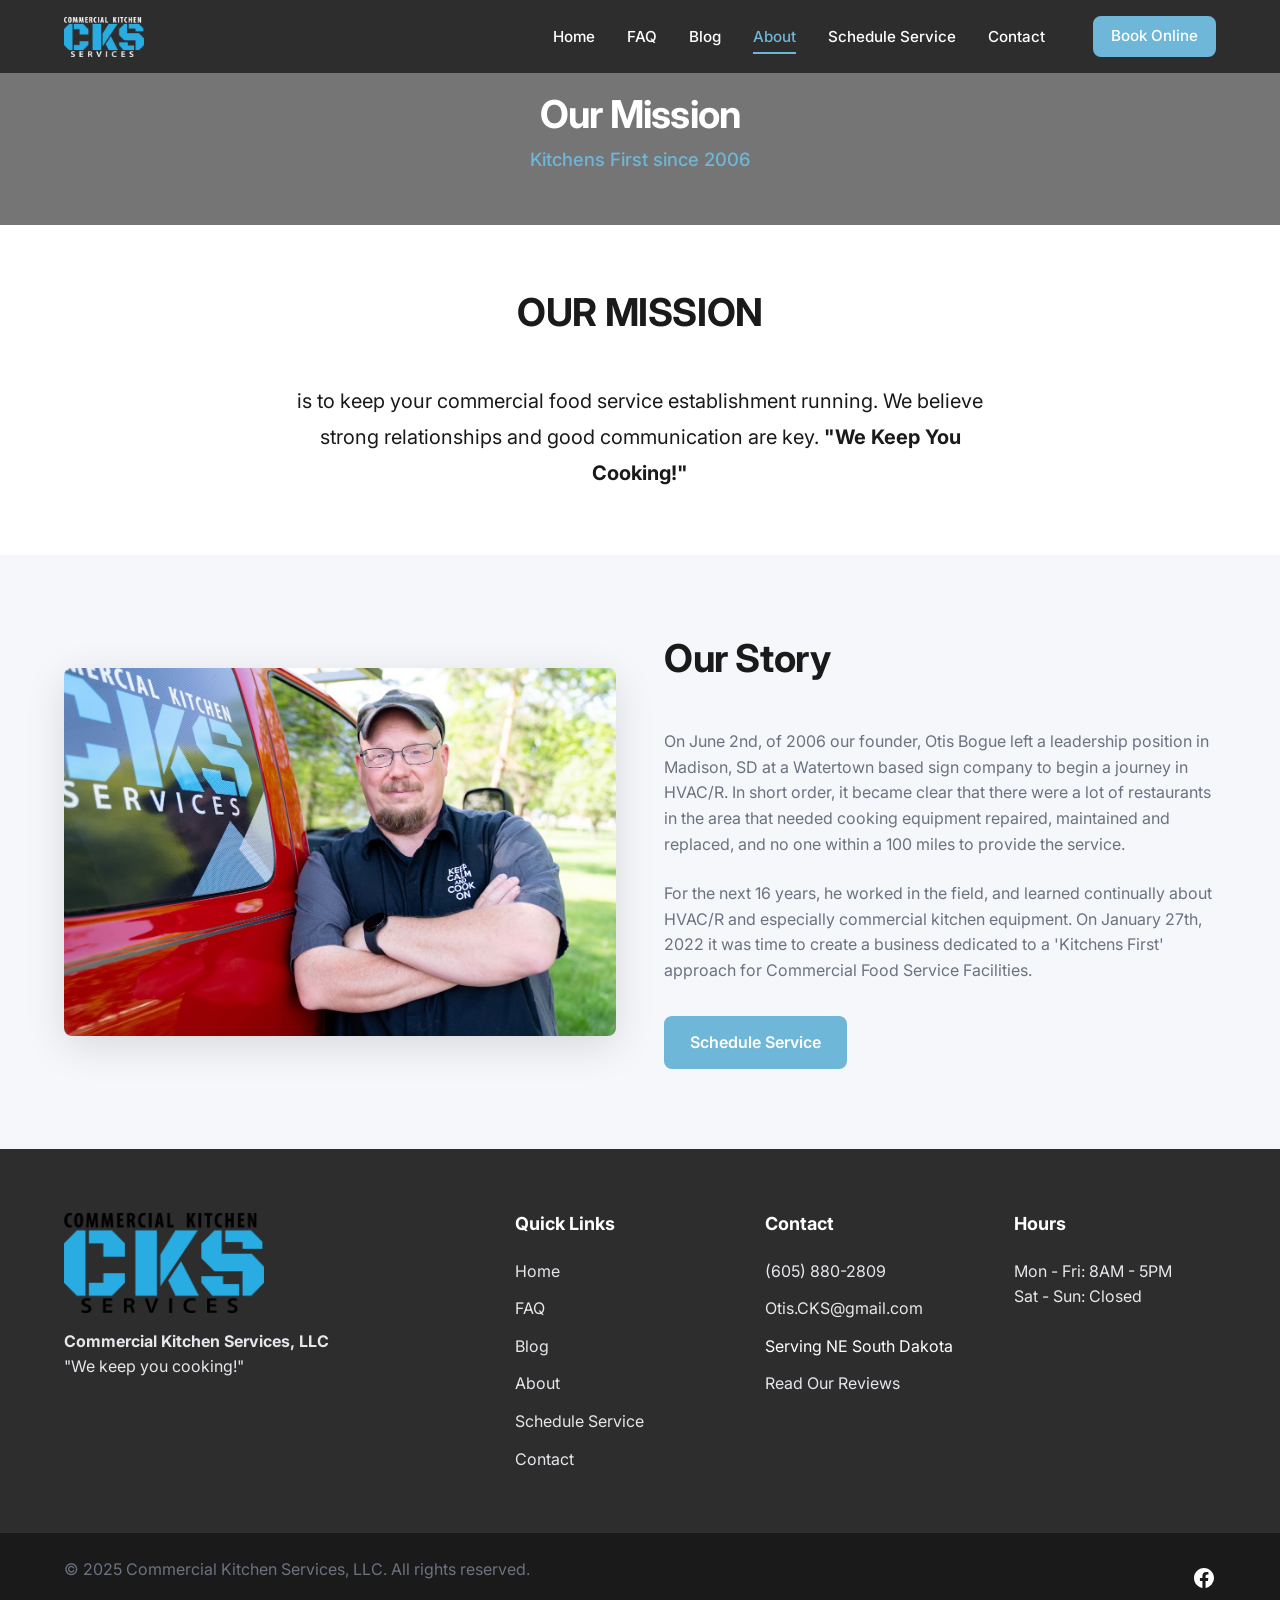
==== about.html @ 59c8cba5 "Swap logos back to original blue CKS branding" ====
<!DOCTYPE html>
<html lang="en">
<head>
    <meta charset="UTF-8">
    <meta name="viewport" content="width=device-width, initial-scale=1.0">
    <meta name="description" content="Learn about the history and mission of Commercial Kitchen Services (CKS). 'We Keep You Cooking!' with expert HVAC/R and commercial kitchen equipment repair since 2006.">
    <title>About CKS — Our Mission | Commercial Kitchen Services</title>
    <link rel="preconnect" href="https://fonts.googleapis.com">
    <link rel="preconnect" href="https://fonts.gstatic.com" crossorigin>
    <link href="https://fonts.googleapis.com/css2?family=Inter:wght@300;400;500;600;700&display=swap" rel="stylesheet">
    <link rel="stylesheet" href="css/styles.css">
</head>
<body>
    <!-- Navigation -->
  <nav class="navbar">
    <div class="container nav-container">
      <a href="index.html" class="nav-logo">
        <img src="assets/logos/Logo Blue White Text.png" alt="CKS Logo">
      </a>
      
      <button class="mobile-toggle" aria-label="Toggle Navigation">
        <span></span>
        <span></span>
        <span></span>
      </button>

      <ul class="nav-links">
        <li><a href="index.html">Home</a></li>
        <li><a href="faq.html">FAQ</a></li>
        <li><a href="blog.html">Blog</a></li>
                <li><a href="about.html" class="active">About</a></li>
        <li><a href="schedule.html">Schedule Service</a></li>
        <li><a href="contact.html">Contact</a></li>
        <li><a href="https://book.housecallpro.com/book/Commercial-Kitchen-Services-LLC/f39445179ee74306a348c25e87e86e0f" target="_blank" class="btn btn-primary" style="color: white; padding: 0.4rem 1rem; margin-left: 1rem;">Book Online</a></li>
      </ul>
    </div>
  </nav>

    <main class="page-content">
        <section class="page-hero about-hero">
            <div class="hero-overlay"></div>
            <div class="hero-content text-center">
                <h1 class="hero-title">Our Mission</h1>
                <p class="hero-subtitle">Kitchens First since 2006</p>
            </div>
        </section>

        <section class="mission-section section-padding text-center">
            <div class="container container-sm">
                <h2 class="section-title">OUR MISSION</h2>
                <p class="mission-text lead">is to keep your commercial food service establishment running. We believe strong relationships and good communication are key. <strong>"We Keep You Cooking!"</strong></p>
            </div>
        </section>

        <section class="story-section section-padding bg-light">
            <div class="container grid-2-col story-grid align-center">
                <div class="story-image-wrap reveal-left">
                    <img src="assets/page-1/Hero%20Image.jpg" alt="Otis Bogue - CKS Founder" class="story-image rounded shadow">
                </div>
                <div class="story-text-wrap reveal-right">
                    <h2 class="section-title text-left">Our Story</h2>
                    <p>On June 2nd, of 2006 our founder, Otis Bogue left a leadership position in Madison, SD at a Watertown based sign company to begin a journey in HVAC/R. In short order, it became clear that there were a lot of restaurants in the area that needed cooking equipment repaired, maintained and replaced, and no one within a 100 miles to provide the service.</p>
                    <p>For the next 16 years, he worked in the field, and learned continually about HVAC/R and especially commercial kitchen equipment. On January 27th, 2022 it was time to create a business dedicated to a 'Kitchens First' approach for Commercial Food Service Facilities.</p>
                    <div class="cta-wrapper mt-4">
                        <a href="schedule.html" class="btn btn-primary">Schedule Service</a>
                    </div>
                </div>
            </div>
        </section>
    </main>

    
    

    <!-- Footer -->
  <footer class="footer">
    <div class="container">
      <div class="footer-grid">
        <div class="footer-col">
          <div class="footer-logo">
            <img src="assets/logos/Logo Color no background.png" alt="CKS Logo">
          </div>
          <p><strong>Commercial Kitchen Services, LLC</strong><br>"We keep you cooking!"</p>
        </div>
        
        <div class="footer-col">
          <h4>Quick Links</h4>
          <ul class="footer-links">
            <li><a href="index.html">Home</a></li>
            <li><a href="faq.html">FAQ</a></li>
            <li><a href="blog.html">Blog</a></li>
                        <li><a href="about.html">About</a></li>
            <li><a href="schedule.html">Schedule Service</a></li>
            <li><a href="contact.html">Contact</a></li>
        
          </ul>
        </div>
        
        <div class="footer-col">
          <h4>Contact</h4>
          <ul class="footer-links">
            <li><a href="tel:605-880-2809">(605) 880-2809</a></li>
            <li><a href="mailto:Otis.CKS@gmail.com">Otis.CKS@gmail.com</a></li>
            <li>Serving NE South Dakota</li>
            <li><a href="https://www.facebook.com/CKSofWatertown/reviews" target="_blank">Read Our Reviews</a></li>
          </ul>
        </div>

        <div class="footer-col">
          <h4>Hours</h4>
          <p>Mon - Fri: 8AM - 5PM<br>Sat - Sun: Closed</p>
        </div>
      </div>
    </div>
    
    <div class="footer-bottom">
      <div class="container">
        <p>&copy; 2025 Commercial Kitchen Services, LLC. All rights reserved.</p>
        <div class="social-links">
          <a href="https://www.facebook.com/CKSofWatertown" target="_blank" aria-label="Facebook">
            <svg width="24" height="24" viewBox="0 0 24 24" fill="currentColor"><path d="M12 2.04c-5.5 0-10 4.48-10 10.02 0 5 3.66 9.15 8.44 9.9v-7H7.9v-2.9h2.54V9.85c0-2.51 1.49-3.89 3.78-3.89 1.09 0 2.23.2 2.23.2v2.46h-1.26c-1.24 0-1.63.77-1.63 1.56v1.88h2.78l-.45 2.9h-2.33v7a10 10 0 0 0 8.44-9.9c0-5.54-4.5-10.02-10-10.02z"/></svg>
          </a>
        </div>
      </div>
    </div>
  </footer>
    <script src="js/main.js"></script>
</body>
</html>
---- css/styles.css ----
/* ==========================================================================
   CSS CUSTOM PROPERTIES
   ========================================================================== */
:root {
  --color-primary: #6EB7D8;
  --color-primary-dark: #5A9BBE;
  --color-primary-light: #A8D8EA;
  --color-dark: #1A1A1A;
  --color-nav: #2D2D2D;
  --color-white: #FFFFFF;
  --color-light-bg: #F5F7FA;
  --color-gray: #6B7280;
  --color-light-gray: #E5E7EB;
  
  --font-heading: 'Inter', sans-serif;
  --font-body: 'Inter', sans-serif;
  
  --border-radius: 8px;
  --shadow: 0 4px 20px rgba(0,0,0,0.08);
  --shadow-lg: 0 10px 40px rgba(0,0,0,0.12);
  --shadow-nav: 0 4px 15px rgba(0,0,0,0.15);
  --transition: all 0.3s ease;
  
  --max-width: 1200px;
}

/* ==========================================================================
   RESET & NORMALIZE
   ========================================================================== */
*, *::before, *::after {
  box-sizing: border-box;
  margin: 0;
  padding: 0;
}

html {
  scroll-behavior: smooth;
}

body {
  font-family: var(--font-body);
  color: var(--color-dark);
  background-color: var(--color-white);
  line-height: 1.6;
  font-size: 16px;
  -webkit-font-smoothing: antialiased;
  -moz-osx-font-smoothing: grayscale;
}

img {
  max-width: 100%;
  display: block;
  height: auto;
}

a {
  text-decoration: none;
  color: inherit;
  transition: var(--transition);
}

ul, ol {
  list-style: none;
}

/* ==========================================================================
   TYPOGRAPHY
   ========================================================================== */
h1, h2, h3, h4, h5, h6 {
  font-family: var(--font-heading);
  line-height: 1.2;
  font-weight: 700;
  margin-bottom: 1rem;
}

h1 { font-size: clamp(1.75rem, 3vw, 2.5rem); letter-spacing: -0.02em; }
h2 { font-size: clamp(1.75rem, 3vw, 2.5rem); letter-spacing: -0.01em; }
h3 { font-size: clamp(1.25rem, 2.5vw, 1.75rem); }
h4 { font-size: 1.25rem; }
h5 { font-size: 1.1rem; }
h6 { font-size: 1rem; }

p { margin-bottom: 1.5rem; color: var(--color-gray); }
p:last-child { margin-bottom: 0; }

small { font-size: 0.875rem; }

/* ==========================================================================
   LAYOUT UTILITIES
   ========================================================================== */
.container {
  width: 100%;
  max-width: var(--max-width);
  margin: 0 auto;
  padding: 0 1.5rem;
}

.text-center { text-align: center; }
.text-primary { color: var(--color-primary); }
.mb-1 { margin-bottom: 0.5rem; }
.mb-2 { margin-bottom: 1rem; }
.mb-3 { margin-bottom: 1.5rem; }
.mb-4 { margin-bottom: 2rem; }
.mb-5 { margin-bottom: 3rem; }

/* ==========================================================================
   BUTTONS
   ========================================================================== */
.btn {
  display: inline-flex;
  align-items: center;
  justify-content: center;
  padding: 0.75rem 1.5rem;
  font-weight: 600;
  border-radius: var(--border-radius);
  cursor: pointer;
  transition: var(--transition);
  border: 2px solid transparent;
  font-family: var(--font-body);
}

.btn-primary {
  background-color: var(--color-primary);
  color: var(--color-white);
  border-color: var(--color-primary);
}

.btn-primary:hover {
  background-color: var(--color-primary-dark);
  border-color: var(--color-primary-dark);
  transform: translateY(-2px);
  box-shadow: var(--shadow);
}

.btn-secondary {
  background-color: transparent;
  color: var(--color-primary);
  border-color: var(--color-primary);
}

.btn-secondary:hover {
  background-color: var(--color-primary);
  color: var(--color-white);
  transform: translateY(-2px);
  box-shadow: var(--shadow);
}

.btn-large {
  padding: 1rem 2rem;
  font-size: 1.125rem;
}

/* ==========================================================================
   NAVIGATION
   ========================================================================== */
.navbar {
  position: fixed;
  top: 0;
  left: 0;
  width: 100%;
  background-color: var(--color-nav);
  z-index: 1000;
  transition: var(--transition);
  padding: 1rem 0;
}

.navbar.scrolled {
  box-shadow: var(--shadow-nav);
  padding: 0.75rem 0;
}

.nav-container {
  display: flex;
  justify-content: space-between;
  align-items: center;
}

.nav-logo img {
  height: 40px;
  width: auto;
}

.nav-links {
  display: flex;
  gap: 2rem;
  align-items: center;
}

.nav-links a {
  color: var(--color-white);
  font-weight: 500;
  font-size: 0.95rem;
  position: relative;
  padding: 0.5rem 0;
}

.nav-links a::after {
  content: '';
  position: absolute;
  bottom: 0;
  left: 0;
  width: 0;
  height: 2px;
  background-color: var(--color-primary);
  transition: var(--transition);
}

.nav-links a:hover::after,
.nav-links a.active::after {
  width: 100%;
}

.nav-links a.active {
  color: var(--color-primary);
}

/* Hamburger */
.mobile-toggle {
  display: none;
  background: none;
  border: none;
  cursor: pointer;
  width: 30px;
  height: 24px;
  position: relative;
  z-index: 1001;
}

.mobile-toggle span {
  display: block;
  width: 100%;
  height: 2px;
  background-color: var(--color-white);
  position: absolute;
  left: 0;
  transition: var(--transition);
}

.mobile-toggle span:nth-child(1) { top: 0; }
.mobile-toggle span:nth-child(2) { top: 50%; transform: translateY(-50%); }
.mobile-toggle span:nth-child(3) { bottom: 0; }

.mobile-toggle.active span:nth-child(1) {
  top: 50%;
  transform: translateY(-50%) rotate(45deg);
}

.mobile-toggle.active span:nth-child(2) {
  opacity: 0;
}

.mobile-toggle.active span:nth-child(3) {
  bottom: 50%;
  transform: translateY(50%) rotate(-45deg);
}

/* ==========================================================================
   HERO SECTION
   ========================================================================== */
.hero {
  min-height: 80vh;
  display: flex;
  align-items: center;
  position: relative;
  padding-top: 80px; /* Offset for sticky nav */
  background-size: cover;
  background-position: center;
  background-repeat: no-repeat;
  color: var(--color-white);
  background-position: center 25%;
}

.hero::before {
  content: '';
  position: absolute;
  inset: 0;
  background: linear-gradient(to bottom, rgba(0,0,0,0.3) 0%, rgba(26,26,26,0.9) 100%);
  z-index: 1;
}

.hero .container {
  position: relative;
  z-index: 2;
  text-align: center;
  max-width: 900px;
}

.hero h1 {
  color: var(--color-white);
  margin-bottom: 1rem;
}

.hero .subheading,
.hero .hero-subtitle {
  font-size: 1.25rem;
  font-weight: 500;
  color: var(--color-primary);
  margin-bottom: 1.5rem;
}

.hero .tagline {
  font-size: 1.5rem;
  font-style: italic;
  color: var(--color-primary);
  margin-bottom: 2rem;
  font-weight: 600;
}

.hero-btns {
  display: flex;
  gap: 1rem;
  justify-content: center;
  flex-wrap: wrap;
}

/* ==========================================================================
   SECTIONS & LAYOUTS
   ========================================================================== */
.section {
  padding: 5rem 0;
}

.section-dark {
  background-color: var(--color-light-bg);
}

.section-title {
  text-align: center;
  margin-bottom: 3rem;
}

.section-title h2 {
  position: relative;
  display: inline-block;
  padding-bottom: 1rem;
}

.section-title h2::after {
  content: '';
  position: absolute;
  bottom: 0;
  left: 50%;
  transform: translateX(-50%);
  width: 60px;
  height: 3px;
  background-color: var(--color-primary);
  border-radius: 2px;
}

/* Card Grid */
.card-grid {
  display: grid;
  grid-template-columns: repeat(3, 1fr);
  gap: 2rem;
}

.card {
  background: var(--color-white);
  border-radius: var(--border-radius);
  padding: 2rem;
  box-shadow: var(--shadow);
  transition: var(--transition);
  height: 100%;
}

.card:hover {
  transform: translateY(-5px);
  box-shadow: var(--shadow-lg);
}

.service-card {
  text-align: center;
}

.service-card .icon-wrapper {
  width: 64px;
  height: 64px;
  background-color: var(--color-light-bg);
  border-radius: 50%;
  display: flex;
  align-items: center;
  justify-content: center;
  margin: 0 auto 1.5rem;
  color: var(--color-primary);
}

.service-card .icon-wrapper svg {
  width: 32px;
  height: 32px;
  fill: currentColor;
}

/* Trust Bar */
.trust-bar {
  background-color: var(--color-dark);
  color: var(--color-white);
  padding: 2.5rem 0;
}

.trust-grid {
  display: grid;
  grid-template-columns: repeat(4, 1fr);
  gap: 2rem;
  text-align: center;
}

.trust-item h4 {
  color: var(--color-primary);
  margin-bottom: 0.5rem;
  font-size: 1.5rem;
}

.trust-item p {
  color: var(--color-light-gray);
  font-weight: 500;
}

/* CTA Banner */
.cta-banner {
  background: linear-gradient(135deg, var(--color-primary-dark), var(--color-primary));
  color: var(--color-white);
  padding: 4rem 0;
  text-align: center;
}

.cta-banner h2 {
  color: var(--color-white);
}

.cta-banner p {
  color: var(--color-white);
  font-size: 1.25rem;
  margin-bottom: 2rem;
  opacity: 0.9;
}

.cta-banner .btn-secondary {
  border-color: var(--color-white);
  color: var(--color-white);
}

.cta-banner .btn-secondary:hover {
  background-color: var(--color-white);
  color: var(--color-primary);
}

/* Split Layout (About) */
.split-layout {
  display: grid;
  grid-template-columns: 1fr 1fr;
  gap: 4rem;
  align-items: center;
}

.split-image img {
  border-radius: var(--border-radius);
  box-shadow: var(--shadow-lg);
  object-fit: cover;
  height: 100%;
  max-height: 500px;
  width: 100%;
}

/* ==========================================================================
   COMPONENTS (FAQ styles are in the redesigned section below)
   ========================================================================== */

/* Gallery Grid */
.gallery-grid {
  display: grid;
  grid-template-columns: repeat(auto-fill, minmax(250px, 1fr));
  gap: 1.5rem;
}

.gallery-item {
  border-radius: var(--border-radius);
  overflow: hidden;
  cursor: pointer;
  position: relative;
  aspect-ratio: 1;
}

.gallery-item img {
  width: 100%;
  height: 100%;
  object-fit: cover;
  transition: transform 0.5s ease;
}

.gallery-item:hover img {
  transform: scale(1.05);
}

/* Form Styles */
.form-group {
  margin-bottom: 1.5rem;
}

.form-control {
  width: 100%;
  padding: 0.75rem 1rem;
  border: 1px solid var(--color-light-gray);
  border-radius: var(--border-radius);
  font-family: var(--font-body);
  font-size: 1rem;
  transition: var(--transition);
}

.form-control:focus {
  outline: none;
  border-color: var(--color-primary);
  box-shadow: 0 0 0 3px rgba(110, 183, 216, 0.2);
}

/* ==========================================================================
   HOUSECALL PRO BOOKING BAR
   ========================================================================== */
.booking-bar-container {
  padding: 2rem 0;
  background-color: var(--color-light-bg);
  border-top: 1px solid var(--color-light-gray);
}

/* ==========================================================================
   FOOTER
   ========================================================================== */
.footer {
  background-color: var(--color-nav);
  color: var(--color-white);
  padding: 4rem 0 0;
}

.footer-grid {
  display: grid;
  grid-template-columns: 2fr 1fr 1fr 1fr;
  gap: 3rem;
  margin-bottom: 3rem;
}

.footer-col h4 {
  color: var(--color-white);
  margin-bottom: 1.5rem;
  font-size: 1.125rem;
}

.footer-logo {
  margin-bottom: 1rem;
}

.footer-logo img {
  max-width: 200px;
  border-radius: 4px;
}

.footer-col p {
  color: var(--color-light-gray);
}

.footer-links li {
  margin-bottom: 0.75rem;
}

.footer-links a {
  color: var(--color-light-gray);
}

.footer-links a:hover {
  color: var(--color-primary);
  padding-left: 5px;
}

.footer-bottom {
  background-color: var(--color-dark);
  padding: 1.5rem 0;
  text-align: center;
  border-top: 1px solid rgba(255,255,255,0.1);
}

.footer-bottom .container {
  display: flex;
  justify-content: space-between;
  align-items: center;
}

.social-links a {
  color: var(--color-white);
  font-size: 1.5rem;
  transition: var(--transition);
}

.social-links a:hover {
  color: var(--color-primary);
}

/* ==========================================================================
   ANIMATIONS
   ========================================================================== */
.reveal {
  opacity: 0;
  transform: translateY(30px);
  transition: all 0.8s cubic-bezier(0.5, 0, 0, 1);
}

.reveal.revealed {
  opacity: 1;
  transform: translateY(0);
}

/* ==========================================================================
   RESPONSIVE BREAKPOINTS
   ========================================================================== */
@media (max-width: 1024px) {
  .split-layout {
    gap: 2rem;
  }
  
  .footer-grid {
    grid-template-columns: 1fr 1fr;
  }
}

@media (max-width: 768px) {
  .nav-links {
    position: absolute;
    top: 100%;
    left: 0;
    width: 100%;
    background-color: var(--color-nav);
    flex-direction: column;
    padding: 2rem;
    gap: 1.5rem;
    box-shadow: var(--shadow-lg);
    transform: translateY(-100%);
    opacity: 0;
    visibility: hidden;
    transition: var(--transition);
    z-index: -1;
  }

  .nav-links.active {
    transform: translateY(0);
    opacity: 1;
    visibility: visible;
  }

  .mobile-toggle {
    display: block;
  }

  .card-grid {
    grid-template-columns: repeat(2, 1fr);
  }
  
  .trust-grid {
    grid-template-columns: repeat(2, 1fr);
  }

  .split-layout {
    grid-template-columns: 1fr;
  }
  
  .split-image {
    order: -1;
  }
  
  .footer-bottom .container {
    flex-direction: column;
    gap: 1rem;
  }
}

@media (max-width: 576px) {
  .card-grid,
  .trust-grid,
  .footer-grid {
    grid-template-columns: 1fr;
  }
  
  .hero-btns {
    flex-direction: column;
    width: 100%;
  }
  
  .hero-btns .btn {
    width: 100%;
  }
}

/* ==========================================================================
   INNER PAGES STYLES
   ========================================================================== */
.page-hero {
  min-height: 25vh;
  display: flex;
  align-items: center;
  justify-content: center;
  position: relative;
  padding-top: 80px;
  padding-bottom: 2rem;
  background-size: cover;
  background-position: center;
  color: var(--color-white);
  text-align: center;
}

.page-hero::before {
  content: '';
  position: absolute;
  inset: 0;
  background: rgba(26,26,26,0.6);
  z-index: 1;
}

.page-hero .hero-content {
  position: relative;
  z-index: 2;
  padding: 0 1.5rem;
}

.page-hero h1, .page-hero .heading {
  font-size: clamp(1.75rem, 3vw, 2.5rem);
  margin-bottom: 0.5rem;
  color: var(--color-white);
}

.page-hero .subheading,
.page-hero .hero-subtitle {
  font-size: 1.15rem;
  color: var(--color-primary);
  font-weight: 500;
  margin-bottom: 0.5rem;
}

/* Blog Styles */
.blog-section {
  padding: 5rem 0;
  background-color: var(--color-light-bg);
}

.blog-container {
  display: grid;
  gap: 3rem;
  max-width: 800px;
  margin: 0 auto;
}

.blog-card {
  background: var(--color-white);
  border-radius: var(--border-radius);
  padding: 2.5rem;
  box-shadow: var(--shadow);
}

.blog-date {
  color: var(--color-primary);
  font-weight: 600;
  font-size: 0.9rem;
  margin-bottom: 1rem;
}

.blog-title {
  margin-bottom: 1.5rem;
  font-size: 2rem;
}

.blog-content p {
  margin-bottom: 1.5rem;
}

/* Blog Card Split Layout (text left, image right) */
.blog-card-split {
  display: grid;
  grid-template-columns: 1.2fr 0.8fr;
  gap: 2rem;
  align-items: start;
}

.blog-card-text {
  min-width: 0;
}

.blog-card-image {
  display: flex;
  flex-direction: column;
  gap: 1rem;
}

.blog-card-image img {
  width: 100%;
  border-radius: var(--border-radius);
  object-fit: cover;
  max-height: 280px;
  box-shadow: 0 2px 12px rgba(0,0,0,0.1);
  transition: transform 0.3s ease;
}

.blog-card-image img:hover {
  transform: scale(1.03);
}

@media (max-width: 768px) {
  .blog-card-split {
    grid-template-columns: 1fr;
  }
  .blog-card-image {
    flex-direction: row;
  }
  .blog-card-image img {
    max-height: 200px;
    flex: 1;
  }
}

/* Lightbox */
.lightbox {
  display: none;
  position: fixed;
  z-index: 2000;
  left: 0;
  top: 0;
  width: 100%;
  height: 100%;
  background-color: rgba(0,0,0,0.9);
  align-items: center;
  justify-content: center;
}

.lightbox.active {
  display: flex;
}

.lightbox-content {
  max-width: 90%;
  max-height: 90vh;
  object-fit: contain;
}

.lightbox-close {
  position: absolute;
  top: 20px;
  right: 30px;
  color: #fff;
  font-size: 40px;
  font-weight: bold;
  cursor: pointer;
}

/* Video Section */
.video-section {
  padding: 5rem 0;
}
.video-container {
  position: relative;
  padding-bottom: 56.25%; /* 16:9 */
  height: 0;
  overflow: hidden;
  max-width: 800px;
  margin: 0 auto;
  border-radius: var(--border-radius);
  box-shadow: var(--shadow-lg);
}
.video-container iframe {
  position: absolute;
  top: 0;
  left: 0;
  width: 100%;
  height: 100%;
}

/* Hide HouseCall Pro Floating Reviews Widget */
iframe#housecall-pro-reviews-widget,
.housecall-pro-widget,
[id*="housecall"],
[class*="housecall"] {
    display: none !important;
    visibility: hidden !important;
    pointer-events: none !important;
}

/* ==========================================================================
   UTILITY CLASSES (referenced across pages)
   ========================================================================== */
.mt-3 { margin-top: 1.5rem; }
.mt-4 { margin-top: 2rem; }
.w-100 { width: 100%; }
.text-left { text-align: left; }
.text-right { text-align: right; }
.align-center { align-items: center; }
.align-start { align-items: flex-start; }
.gap-lg { gap: 3rem; }
.font-medium { font-weight: 500; }
.lead { font-size: 1.125rem; line-height: 1.7; }
.h3 { font-size: clamp(1.25rem, 2.5vw, 1.75rem); }
.h4 { font-size: 1.25rem; }
.h5 { font-size: 1.1rem; }
.bg-light { background-color: var(--color-light-bg); }
.rounded { border-radius: var(--border-radius); }
.shadow { box-shadow: var(--shadow-lg); }

.section-padding {
    padding: 5rem 0;
}

.container-sm {
    max-width: 800px;
    margin: 0 auto;
    padding: 0 1.5rem;
}

.container-md {
    max-width: 960px;
    margin: 0 auto;
    padding: 0 1.5rem;
}

/* Grid layouts for inner pages */
.grid-2-col {
    display: grid;
    grid-template-columns: 1fr 1fr;
    gap: 3rem;
}

@media (max-width: 768px) {
    .grid-2-col {
        grid-template-columns: 1fr;
    }
}

/* ==========================================================================
   ABOUT SECTION (split layout on home page)
   ========================================================================== */
.split-layout {
    background: var(--color-white);
}

.split-content h2 {
    color: var(--color-dark);
}

/* ==========================================================================
   SCHEDULE SERVICES GRID
   ========================================================================== */
.schedule-services-grid {
    display: grid;
    grid-template-columns: repeat(3, 1fr);
    gap: 1.5rem;
}

.schedule-service-item {
    display: flex;
    align-items: center;
    gap: 1.25rem;
    background: var(--color-white);
    border: 1px solid var(--color-light-gray);
    border-radius: var(--border-radius);
    padding: 1.5rem;
    transition: var(--transition);
    cursor: default;
}

.schedule-service-item:hover {
    transform: translateY(-4px);
    box-shadow: var(--shadow);
    border-color: var(--color-primary-light);
}

.schedule-service-icon {
    flex-shrink: 0;
    width: 48px;
    height: 48px;
    background: var(--color-light-bg);
    border-radius: 50%;
    display: flex;
    align-items: center;
    justify-content: center;
}

.schedule-service-icon svg {
    width: 24px;
    height: 24px;
    fill: var(--color-primary);
}

.schedule-service-info h3 {
    font-size: 1rem;
    margin-bottom: 0.25rem;
    color: var(--color-dark);
}

.schedule-service-info p {
    font-size: 0.875rem;
    margin: 0;
    color: var(--color-gray);
}

@media (max-width: 768px) {
    .schedule-services-grid {
        grid-template-columns: repeat(2, 1fr);
    }
}

@media (max-width: 576px) {
    .schedule-services-grid {
        grid-template-columns: 1fr;
    }
}

/* ==========================================================================
   CONTACT PAGE STYLES
   ========================================================================== */
.contact-section {
    padding: 5rem 0;
}

.contact-list {
    list-style: none;
    padding: 0;
}

.contact-list li {
    display: flex;
    align-items: flex-start;
    gap: 1rem;
    margin-bottom: 1.25rem;
}

.contact-list .icon {
    font-size: 1.25rem;
    flex-shrink: 0;
}

.contact-list .content {
    line-height: 1.5;
}

.contact-list .content a {
    color: var(--color-primary);
    font-weight: 500;
}

.contact-list .content a:hover {
    color: var(--color-primary-dark);
}

.premium-card {
    padding: 2rem;
}

.card-title {
    margin-bottom: 1.5rem;
    font-size: 1.25rem;
}

.spacer-sm {
    border: none;
    border-top: 1px solid var(--color-light-gray);
    margin: 1.5rem 0;
}

.hours-table {
    width: 100%;
    border-collapse: collapse;
}

.hours-table td {
    padding: 0.5rem 0;
    color: var(--color-gray);
}

.btn-outline {
    display: inline-flex;
    align-items: center;
    justify-content: center;
    padding: 0.75rem 1.5rem;
    font-weight: 600;
    border-radius: var(--border-radius);
    border: 2px solid var(--color-primary);
    color: var(--color-primary);
    background: transparent;
    cursor: pointer;
    transition: var(--transition);
    font-family: var(--font-body);
    text-align: center;
}

.btn-outline:hover {
    background: var(--color-primary);
    color: var(--color-white);
}

.btn-lg {
    padding: 1rem 2rem;
    font-size: 1.05rem;
}

.select-wrapper {
    position: relative;
}

label {
    display: block;
    margin-bottom: 0.5rem;
    font-weight: 500;
    color: var(--color-dark);
}

.map-section {
    position: relative;
    z-index: 1;
}

/* ==========================================================================
   MISSION & STORY SECTIONS (about page)
   ========================================================================== */
.mission-section {
    padding: 4rem 0;
}

.mission-text {
    font-size: 1.25rem;
    line-height: 1.8;
    color: var(--color-dark);
    max-width: 700px;
    margin: 0 auto;
}

.story-section {
    padding: 5rem 0;
}

.story-grid {
    gap: 3rem;
}

.story-image {
    width: 100%;
    max-height: 500px;
    object-fit: cover;
    border-radius: var(--border-radius);
    box-shadow: var(--shadow-lg);
}

.cta-wrapper {
    margin-top: 2rem;
}

/* Story reveal animations */
.reveal-left {
    opacity: 0;
    transform: translateX(-30px);
    transition: all 0.8s cubic-bezier(0.5, 0, 0, 1);
}

.reveal-right {
    opacity: 0;
    transform: translateX(30px);
    transition: all 0.8s cubic-bezier(0.5, 0, 0, 1);
}

.reveal-left.revealed,
.reveal-right.revealed {
    opacity: 1;
    transform: translateX(0);
}

/* ==========================================================================
   GALLERY & DESCRIPTION SECTIONS
   ========================================================================== */
.gallery-section {
    padding: 5rem 0;
    background-color: var(--color-light-bg);
}

.description-section {
    padding: 4rem 0;
    background-color: var(--color-white);
}

.description-section .section-text {
    max-width: 800px;
    margin: 0 auto;
    font-size: 1.1rem;
    line-height: 1.8;
}

.hashtag {
    color: var(--color-primary);
    font-weight: 600;
}

/* ==========================================================================
   REDESIGNED FAQ ACCORDION
   ========================================================================== */
.faq-section {
    padding: 5rem 0;
}

.faq-accordion {
    display: flex;
    flex-direction: column;
    gap: 1rem;
}

.faq-item {
    background: var(--color-white);
    border: 1px solid var(--color-light-gray);
    border-radius: var(--border-radius);
    padding: 1.25rem 1.5rem;
    box-shadow: 0 2px 10px rgba(0,0,0,0.04);
    transition: var(--transition);
}

.faq-item:hover {
    box-shadow: var(--shadow);
    border-color: var(--color-primary-light);
    transform: translateY(-2px);
}

.faq-item.active {
    border-color: var(--color-primary);
    box-shadow: 0 4px 20px rgba(110, 183, 216, 0.15);
}

.faq-question {
    display: flex;
    justify-content: space-between;
    align-items: center;
    cursor: pointer;
    font-weight: 600;
    font-size: 1.05rem;
    color: var(--color-dark);
    background: transparent;
    border: none;
    width: 100%;
    text-align: left;
    padding: 0;
    font-family: var(--font-body);
    line-height: 1.4;
}

.faq-question::after {
    content: '+';
    font-size: 1.5rem;
    color: var(--color-primary);
    transition: var(--transition);
    flex-shrink: 0;
    margin-left: 1rem;
}

.faq-item.active .faq-question::after {
    content: '\2212';
    color: var(--color-primary-dark);
}

.faq-answer {
    max-height: 0;
    overflow: hidden;
    transition: max-height 0.4s ease-out;
}

.faq-answer p {
    padding-top: 1rem;
    margin: 0;
    color: var(--color-gray);
    line-height: 1.7;
    font-size: 0.95rem;
}

.faq-answer a {
    color: var(--color-primary);
    font-weight: 500;
}

.faq-answer a:hover {
    color: var(--color-primary-dark);
    text-decoration: underline;
}
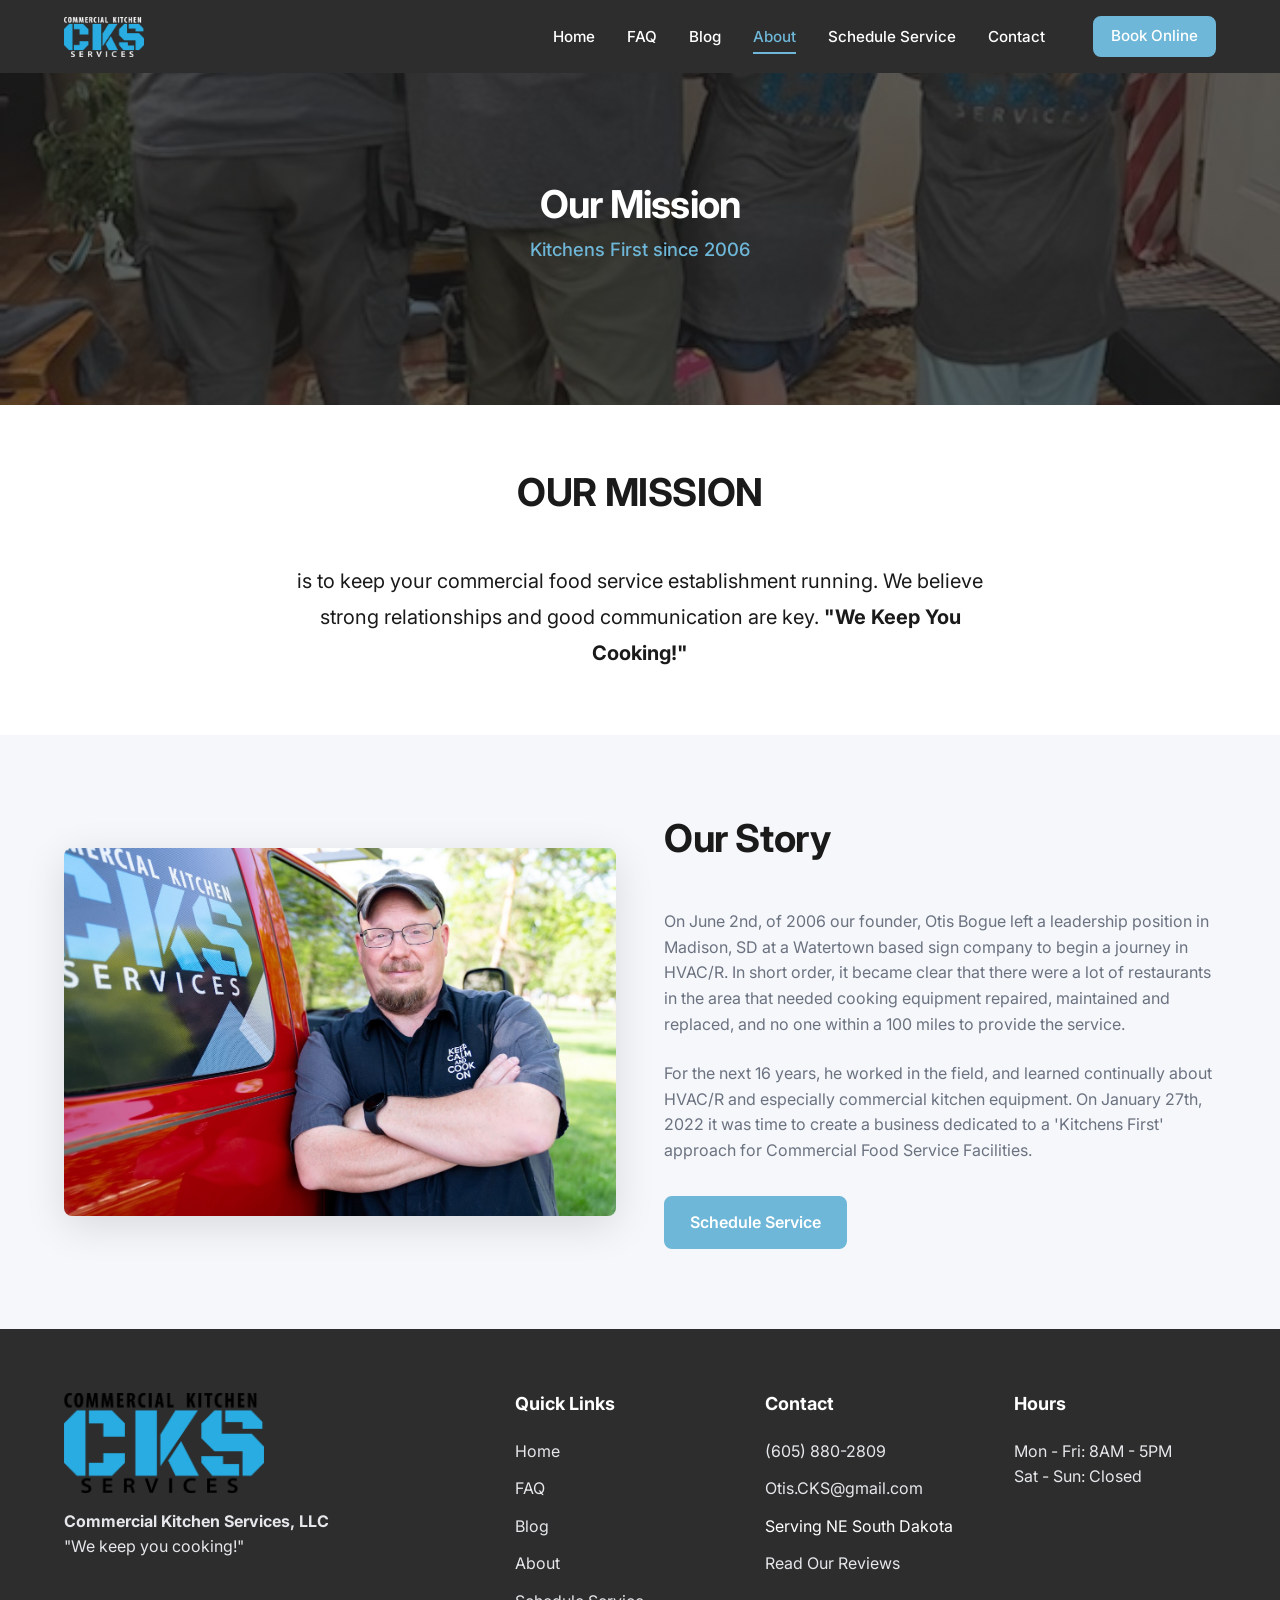
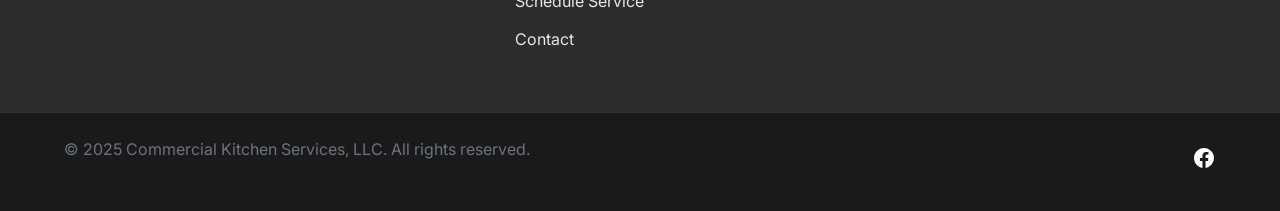
==== commit 85070051: "Add background images to all page headers and standardize hero sections" ====
--- a/about.html
+++ b/about.html
@@ -37,8 +37,7 @@
   </nav>
 
     <main class="page-content">
-        <section class="page-hero about-hero">
-            <div class="hero-overlay"></div>
+        <section class="page-hero" style="background-image: linear-gradient(rgba(26, 26, 26, 0.65), rgba(26, 26, 26, 0.65)), url('assets/Pictures/Family%20and%20Personal/Otis%20and%20Family.jpg'); background-size: cover; background-position: center;">
             <div class="hero-content text-center">
                 <h1 class="hero-title">Our Mission</h1>
                 <p class="hero-subtitle">Kitchens First since 2006</p>
@@ -55,7 +54,7 @@
         <section class="story-section section-padding bg-light">
             <div class="container grid-2-col story-grid align-center">
                 <div class="story-image-wrap reveal-left">
-                    <img src="assets/page-1/Hero%20Image.jpg" alt="Otis Bogue - CKS Founder" class="story-image rounded shadow">
+                    <img src="assets/Pictures/Family%20and%20Personal/Hero%20Image.jpg" alt="Otis Bogue - CKS Founder" class="story-image rounded shadow">
                 </div>
                 <div class="story-text-wrap reveal-right">
                     <h2 class="section-title text-left">Our Story</h2>
--- a/css/styles.css
+++ b/css/styles.css
@@ -690,7 +690,7 @@
    INNER PAGES STYLES
    ========================================================================== */
 .page-hero {
-  min-height: 25vh;
+  min-height: 45vh;
   display: flex;
   align-items: center;
   justify-content: center;
@@ -701,14 +701,6 @@
   background-position: center;
   color: var(--color-white);
   text-align: center;
-}
-
-.page-hero::before {
-  content: '';
-  position: absolute;
-  inset: 0;
-  background: rgba(26,26,26,0.6);
-  z-index: 1;
 }
 
 .page-hero .hero-content {
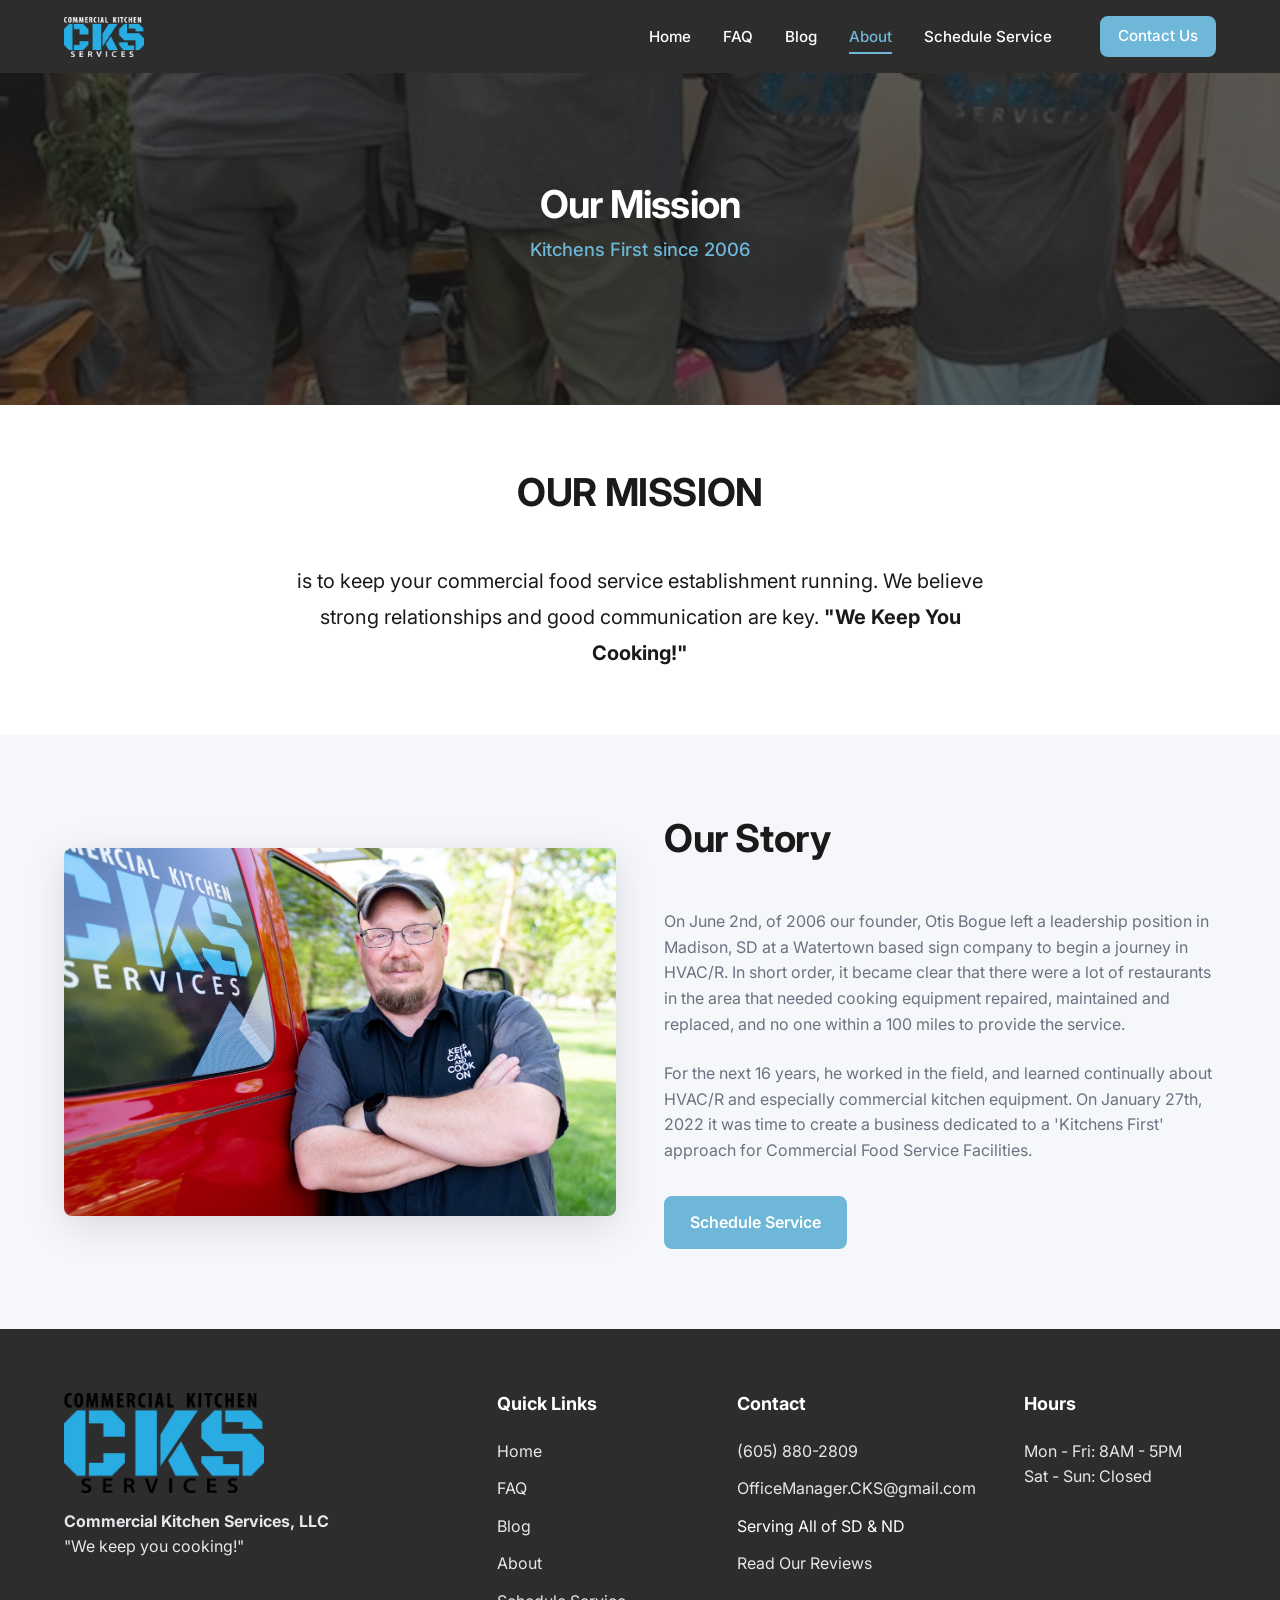
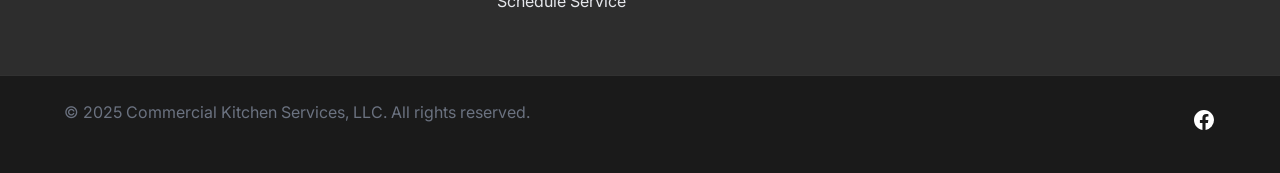
==== commit 9bf2f05b: "Content updates: nav, emails, FAQ, map, combi section removal, formspree" ====
--- a/about.html
+++ b/about.html
@@ -30,8 +30,7 @@
         <li><a href="blog.html">Blog</a></li>
                 <li><a href="about.html" class="active">About</a></li>
         <li><a href="schedule.html">Schedule Service</a></li>
-        <li><a href="contact.html">Contact</a></li>
-        <li><a href="https://book.housecallpro.com/book/Commercial-Kitchen-Services-LLC/f39445179ee74306a348c25e87e86e0f" target="_blank" class="btn btn-primary" style="color: white; padding: 0.4rem 1rem; margin-left: 1rem;">Book Online</a></li>
+        <li><a href="contact.html" class="btn btn-primary" style="color: white; padding: 0.4rem 1rem; margin-left: 1rem;">Contact Us</a></li>
       </ul>
     </div>
   </nav>
@@ -90,8 +89,7 @@
             <li><a href="blog.html">Blog</a></li>
                         <li><a href="about.html">About</a></li>
             <li><a href="schedule.html">Schedule Service</a></li>
-            <li><a href="contact.html">Contact</a></li>
-        
+            
           </ul>
         </div>
         
@@ -99,8 +97,8 @@
           <h4>Contact</h4>
           <ul class="footer-links">
             <li><a href="tel:605-880-2809">(605) 880-2809</a></li>
-            <li><a href="mailto:Otis.CKS@gmail.com">Otis.CKS@gmail.com</a></li>
-            <li>Serving NE South Dakota</li>
+            <li><a href="mailto:OfficeManager.CKS@gmail.com">OfficeManager.CKS@gmail.com</a></li>
+            <li>Serving All of SD &amp; ND</li>
             <li><a href="https://www.facebook.com/CKSofWatertown/reviews" target="_blank">Read Our Reviews</a></li>
           </ul>
         </div>
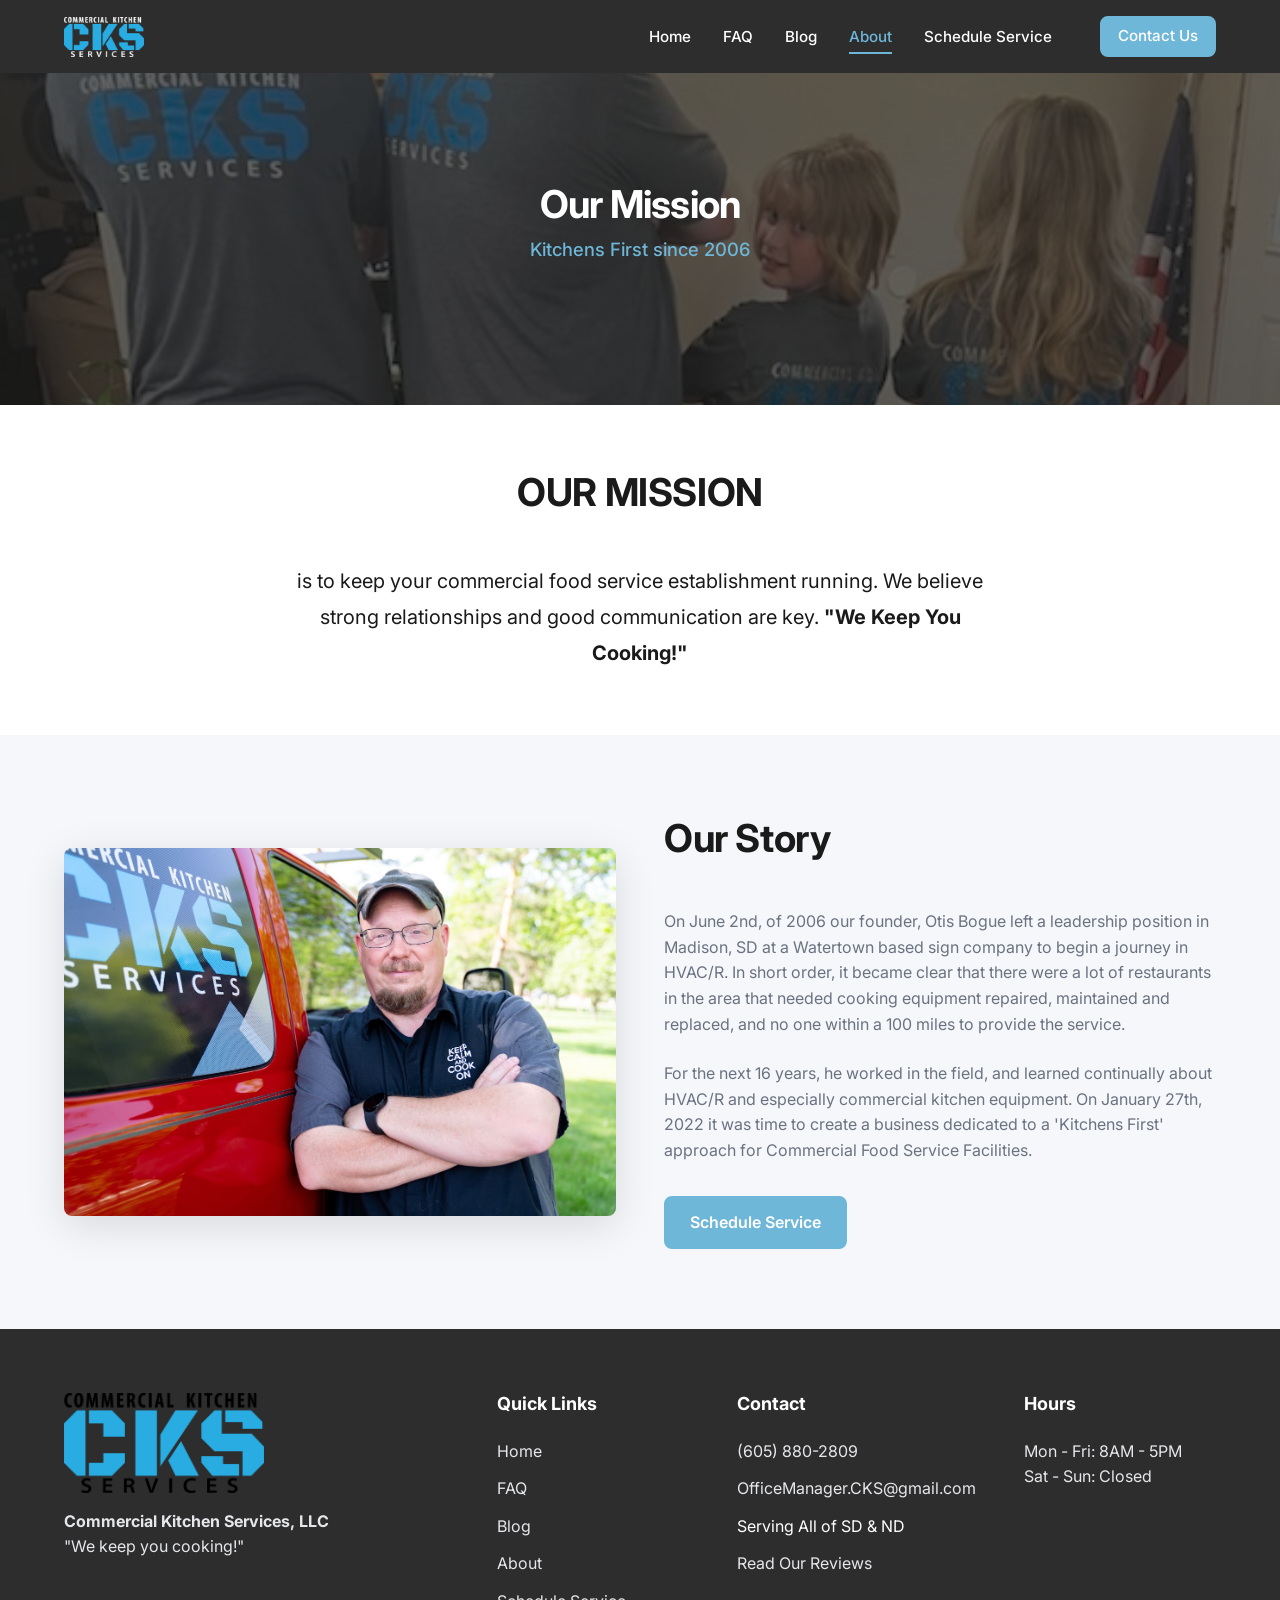
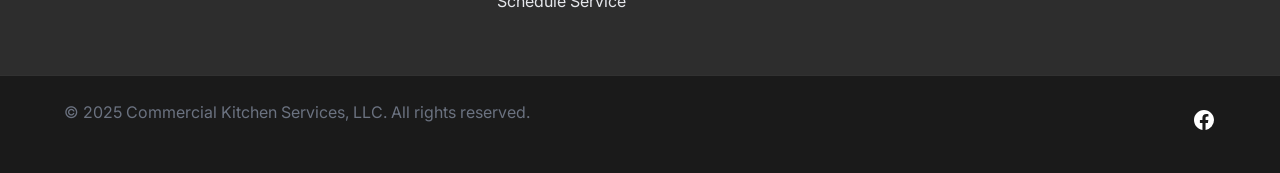
==== commit 49af8b2f: "Fix hero images: change FAQ image, adjust background positions" ====
--- a/about.html
+++ b/about.html
@@ -36,7 +36,7 @@
   </nav>
 
     <main class="page-content">
-        <section class="page-hero" style="background-image: linear-gradient(rgba(26, 26, 26, 0.65), rgba(26, 26, 26, 0.65)), url('assets/Pictures/Family%20and%20Personal/Otis%20and%20Family.jpg'); background-size: cover; background-position: center;">
+        <section class="page-hero" style="background-image: linear-gradient(rgba(26, 26, 26, 0.65), rgba(26, 26, 26, 0.65)), url('assets/Pictures/Family%20and%20Personal/Otis%20and%20Family.jpg'); background-size: cover; background-position: center 25%;">
             <div class="hero-content text-center">
                 <h1 class="hero-title">Our Mission</h1>
                 <p class="hero-subtitle">Kitchens First since 2006</p>
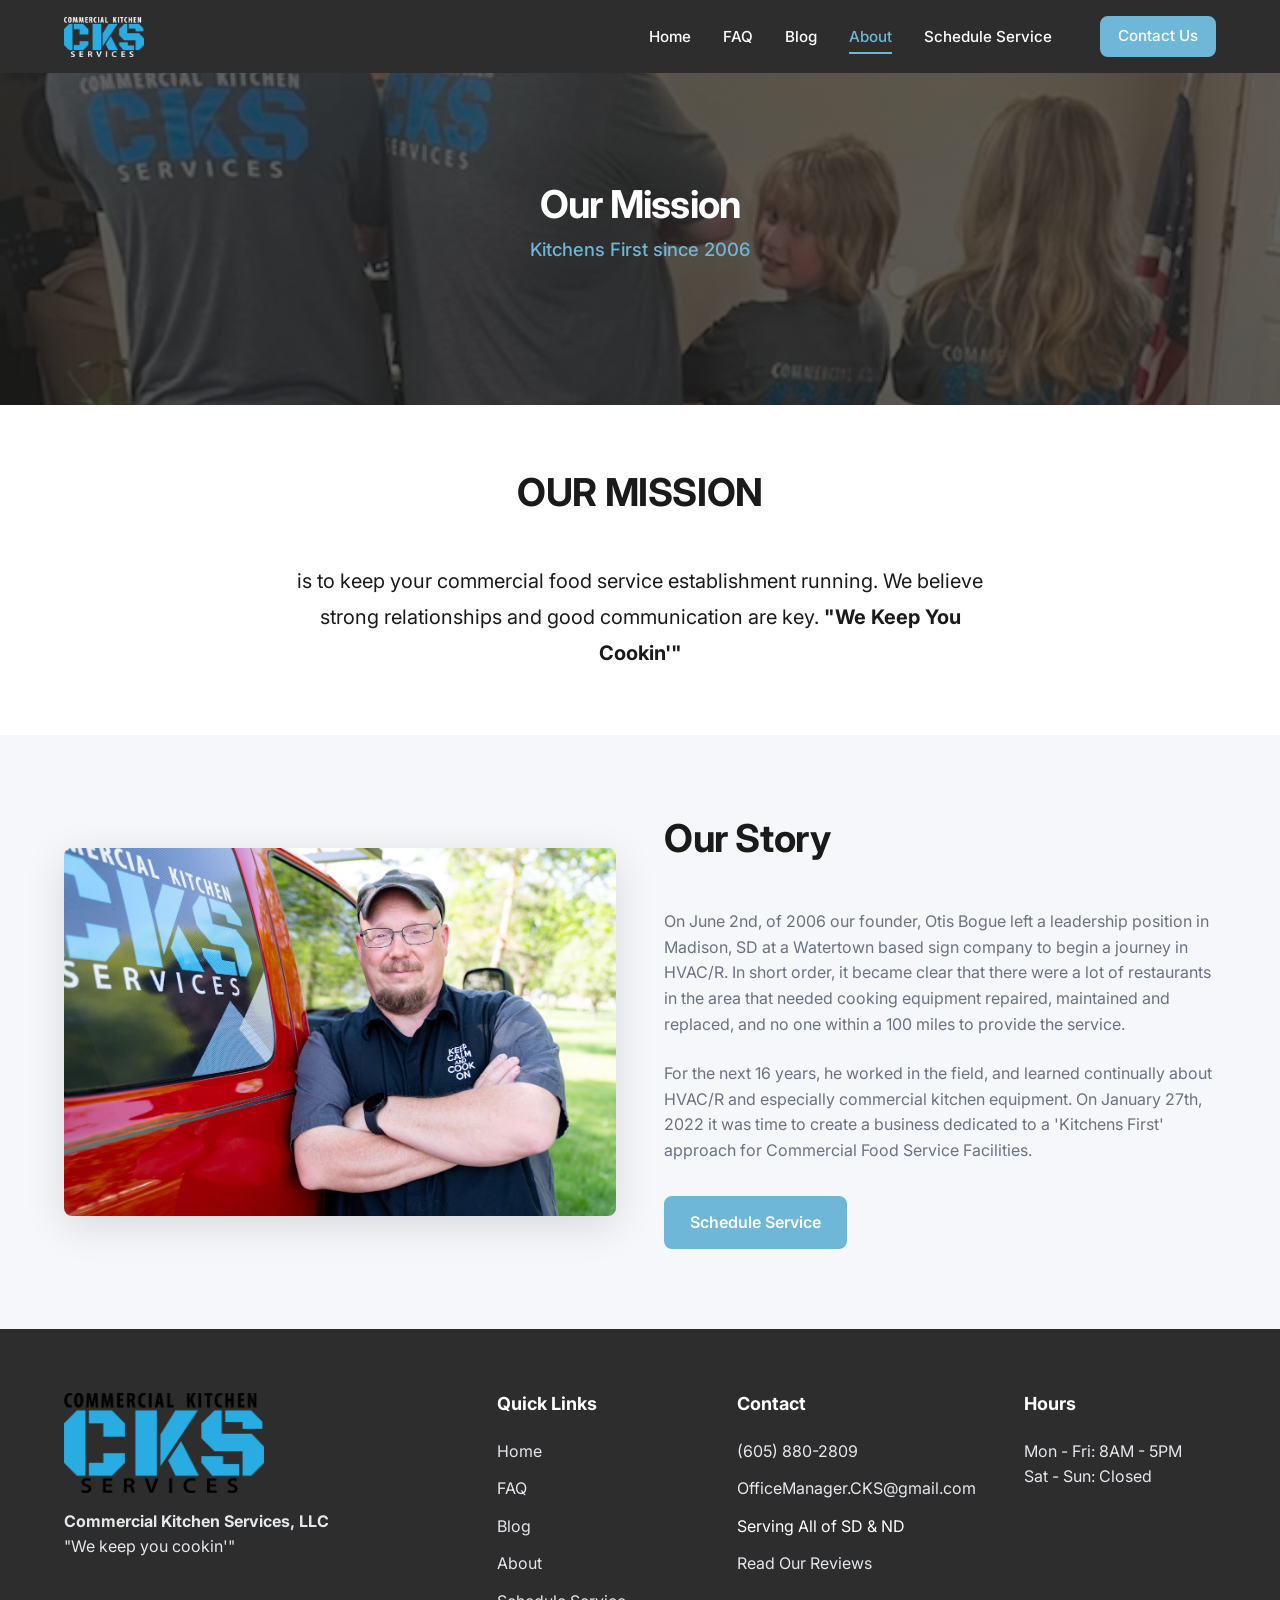
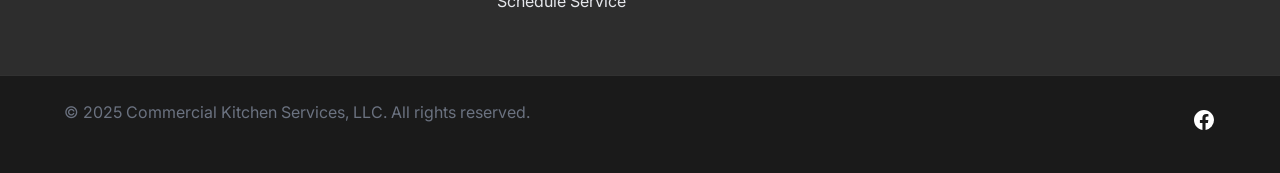
==== commit 79bb471d: "Mom's feedback: tagline 'We keep you cookin' + 20+ years experience" ====
--- a/about.html
+++ b/about.html
@@ -3,7 +3,7 @@
 <head>
     <meta charset="UTF-8">
     <meta name="viewport" content="width=device-width, initial-scale=1.0">
-    <meta name="description" content="Learn about the history and mission of Commercial Kitchen Services (CKS). 'We Keep You Cooking!' with expert HVAC/R and commercial kitchen equipment repair since 2006.">
+    <meta name="description" content="Learn about the history and mission of Commercial Kitchen Services (CKS). 'We Keep You Cookin!' with expert HVAC/R and commercial kitchen equipment repair since 2006.">
     <title>About CKS — Our Mission | Commercial Kitchen Services</title>
     <link rel="preconnect" href="https://fonts.googleapis.com">
     <link rel="preconnect" href="https://fonts.gstatic.com" crossorigin>
@@ -46,7 +46,7 @@
         <section class="mission-section section-padding text-center">
             <div class="container container-sm">
                 <h2 class="section-title">OUR MISSION</h2>
-                <p class="mission-text lead">is to keep your commercial food service establishment running. We believe strong relationships and good communication are key. <strong>"We Keep You Cooking!"</strong></p>
+                <p class="mission-text lead">is to keep your commercial food service establishment running. We believe strong relationships and good communication are key. <strong>"We Keep You Cookin'"</strong></p>
             </div>
         </section>
 
@@ -78,7 +78,7 @@
           <div class="footer-logo">
             <img src="assets/logos/Logo Color no background.png" alt="CKS Logo">
           </div>
-          <p><strong>Commercial Kitchen Services, LLC</strong><br>"We keep you cooking!"</p>
+          <p><strong>Commercial Kitchen Services, LLC</strong><br>"We keep you cookin'"</p>
         </div>
         
         <div class="footer-col">
